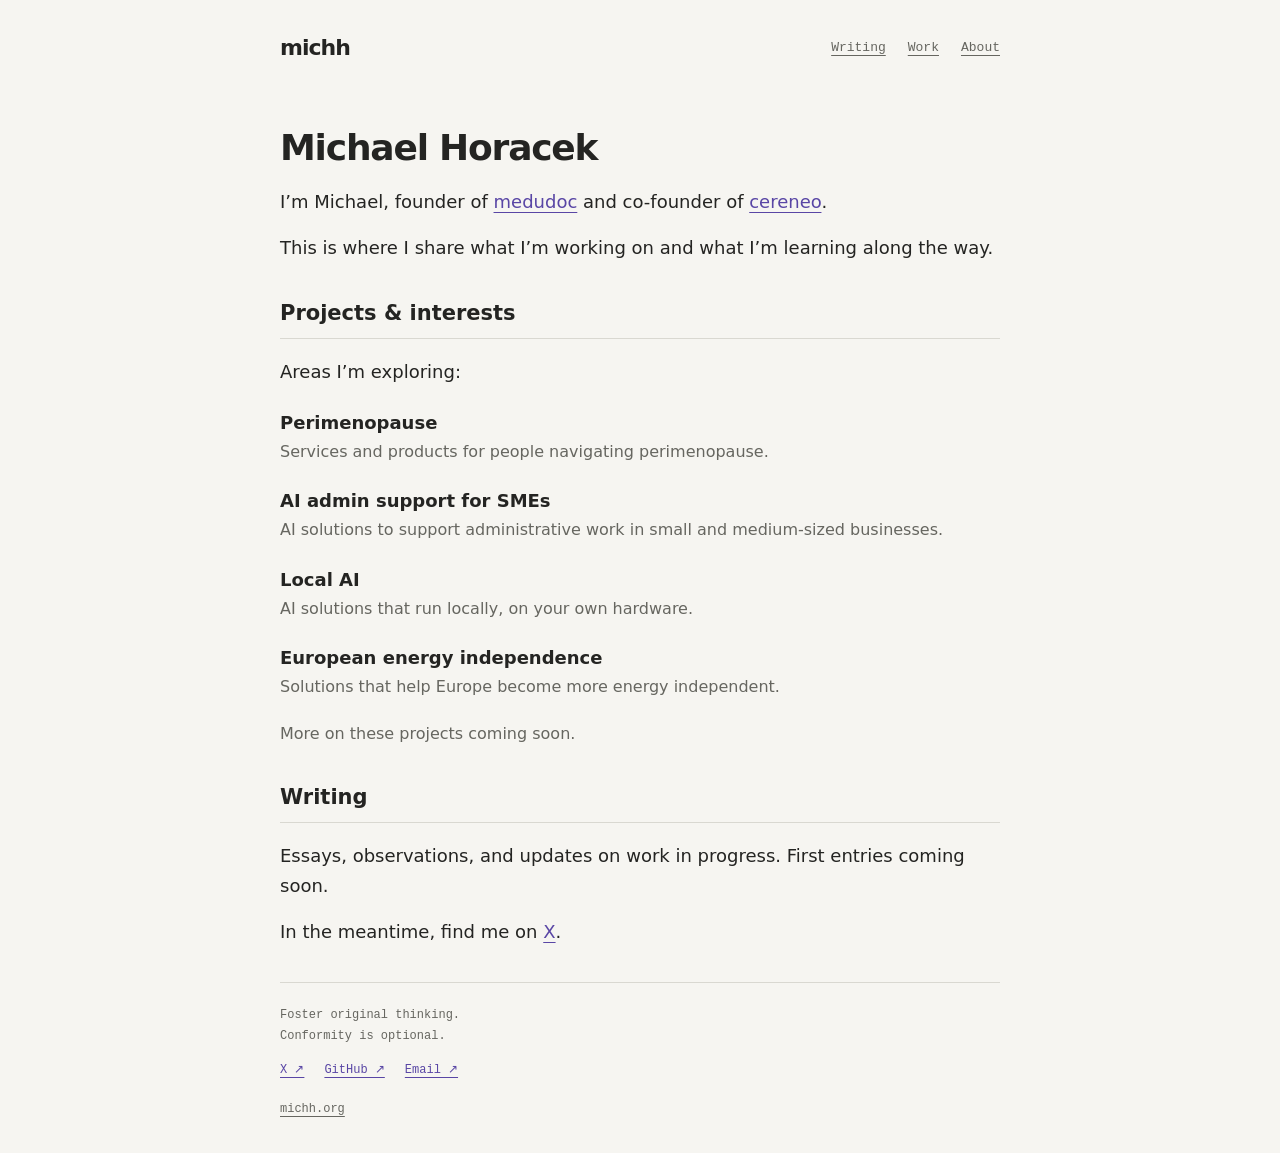
==== index.html @ 279dd496 "Update site with content-first layout and project interests" ====
<!doctype html>
<html lang="en">
<head>
  <meta charset="utf-8">
  <meta name="viewport" content="width=device-width, initial-scale=1">
  <title>Michael Horacek — MICHH</title>
  <meta name="description" content="Michael Horacek. Founder of medudoc and co-founder of cereneo. Work, writing, and independent thinking.">
  <meta property="og:title" content="Michael Horacek — MICHH">
  <meta property="og:description" content="Work, writing, and independent thinking. The personal site of Michael Horacek.">
  <meta property="og:type" content="website">
  <meta property="og:url" content="https://michh.org/">
  <link rel="icon" href="favicon.svg" type="image/svg+xml">
  <link rel="stylesheet" href="styles.css">
</head>
<body>
  <a class="skip-link" href="#main">Skip to content</a>
  <div class="site-shell">
    <header class="site-header">
      <a class="wordmark" href="index.html" aria-label="MICHH home">michh</a>
      <nav aria-label="Main navigation"><a href="thoughts.html">Writing</a><a href="projects.html">Work</a><a href="me.html">About</a></nav>
    </header>
    <main id="main">
      <section class="intro-section" aria-labelledby="intro-title">
        <h1 id="intro-title">Michael Horacek</h1>
        <p>I’m Michael, founder of <a href="https://medudoc.com/en/">medudoc</a> and co-founder of <a href="https://cereneo.ch/en/">cereneo</a>.</p>
        <p>This is where I share what I’m working on and what I’m learning along the way.</p>
      </section>
      <section class="content-section" aria-labelledby="projects-title">
        <h2 id="projects-title">Projects &amp; interests</h2>
        <p>Areas I’m exploring:</p>
        <ul class="project-list">
          <li><h3>Perimenopause</h3><p>Services and products for people navigating perimenopause.</p></li>
          <li><h3>AI admin support for SMEs</h3><p>AI solutions to support administrative work in small and medium-sized businesses.</p></li>
          <li><h3>Local AI</h3><p>AI solutions that run locally, on your own hardware.</p></li>
          <li><h3>European energy independence</h3><p>Solutions that help Europe become more energy independent.</p></li>
        </ul>
        <p class="section-note">More on these projects coming soon.</p>
      </section>
      <section class="content-section" aria-labelledby="writing-title">
        <h2 id="writing-title">Writing</h2>
        <p>Essays, observations, and updates on work in progress. First entries coming soon.</p>
        <p>In the meantime, find me on <a href="https://x.com/elysianfields">X</a>.</p>
      </section>
    </main>
    <footer class="site-footer"><p>Foster original thinking.<br><span>Conformity is optional.</span></p><div class="footer-links"><a href="https://x.com/elysianfields">X ↗</a><a href="https://github.com/elholg25-hub">GitHub ↗</a><a href="mailto:m.horacek@hey.com">Email ↗</a></div><a class="footer-mark" href="index.html">michh.org</a></footer>
  </div>
</body>
</html>
---- styles.css ----
:root {
  --paper: #f6f5f1;
  --ink: #242422;
  --accent: #5946a5;
  --muted: #666660;
  --rule: #d9d8d1;
  --sans: system-ui, -apple-system, BlinkMacSystemFont, "Segoe UI", sans-serif;
  --mono: ui-monospace, "Cascadia Code", "Liberation Mono", monospace;
}
* { box-sizing: border-box; }
html { background: var(--paper); color: var(--ink); }
body { margin: 0; font: 18px/1.65 var(--sans); -webkit-font-smoothing: antialiased; }
::selection { background: var(--accent); color: var(--paper); }
a { color: var(--accent); text-underline-offset: 4px; text-decoration-thickness: 1px; }
a:hover { text-decoration-thickness: 2px; }
a:focus-visible { outline: 2px solid var(--accent); outline-offset: 5px; }
p, h1, h2, h3 { margin: 0; }
p + p { margin-top: 16px; }
h1 { font-size: 36px; line-height: 1.2; letter-spacing: -1.2px; font-weight: 650; }
h2 { font-size: 21px; line-height: 1.4; font-weight: 650; }
h3 { font-size: 18px; line-height: 1.5; font-weight: 600; }
.site-shell { max-width: 776px; padding: 0 28px; margin: auto; }
.site-header { padding: 30px 0; display: flex; align-items: center; justify-content: space-between; gap: 20px; flex-wrap: wrap; }
.wordmark { color: var(--ink); font-size: 22px; font-weight: 700; letter-spacing: -1px; text-decoration: none; }
nav { display: flex; flex-wrap: wrap; gap: 22px; font: 13px/1.6 var(--mono); }
nav a { color: var(--muted); }
nav a[aria-current="page"] { color: var(--accent); text-decoration-thickness: 2px; }
.intro-section, .page-heading { padding: 30px 0 36px; }
.intro-section h1, .page-heading h1 { margin-bottom: 18px; }
.content-section { margin-bottom: 36px; }
.content-section > h2 { border-bottom: 1px solid var(--rule); padding-bottom: 10px; margin-bottom: 18px; }
.project-list { list-style: none; padding: 0; margin: 22px 0 0; }
.project-list li + li { margin-top: 22px; }
.project-list p { color: var(--muted); font-size: 16px; margin-top: 3px; }
.muted, .section-note { color: var(--muted); font-size: 16px; }
.section-note { margin-top: 20px; }
.background-list { padding-left: 22px; margin: 16px 0 0; }
.background-list li + li { margin-top: 8px; }
.page-content { padding-bottom: 36px; }
.page-content h2 { margin-bottom: 14px; }
.text-link { display: inline-block; margin-top: 18px; }
.site-footer { border-top: 1px solid var(--rule); padding: 22px 0 34px; font: 12px/1.7 var(--mono); color: var(--muted); }
.footer-links { display: flex; flex-wrap: wrap; gap: 20px; margin-top: 14px; }
.footer-mark { display: inline-block; color: var(--muted); margin-top: 18px; }
.skip-link { position: fixed; top: 12px; left: 12px; transform: translateY(-200%); background: var(--ink); color: var(--paper); padding: 8px 16px; z-index: 10; }
.skip-link:focus { transform: translateY(0); }
@media (max-width: 480px) {
  .site-shell { padding: 0 22px; }
  .site-header { padding: 24px 0; gap: 16px; }
  nav { gap: 16px; }
  h1 { font-size: 32px; }
  .intro-section, .page-heading { padding-top: 20px; }
}
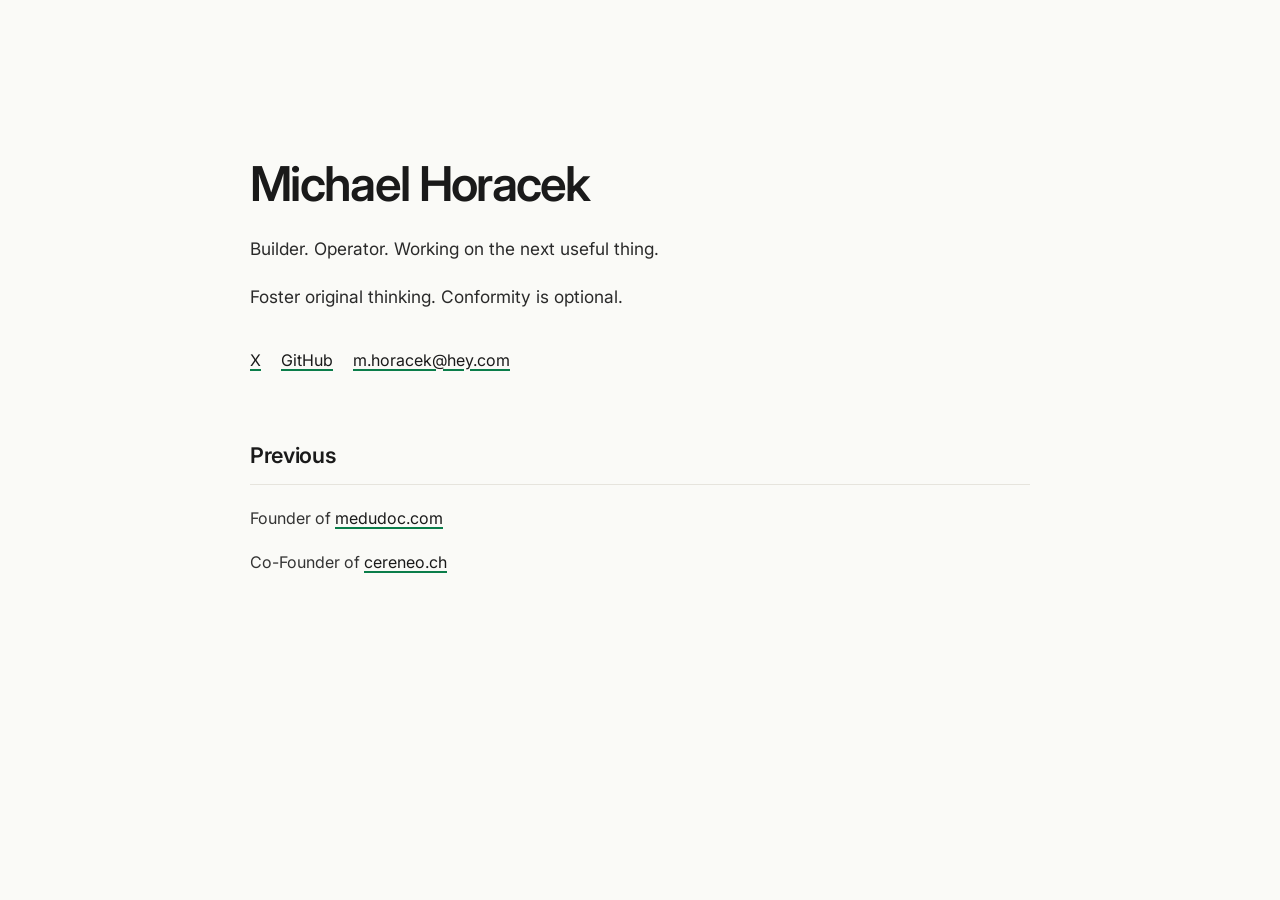
==== commit 9b41c841: "Revert "Update site with content-first layout and project interests" This reverts commit 279dd496f60" ====
--- a/index.html
+++ b/index.html
@@ -1,48 +1,94 @@
 <!doctype html>
 <html lang="en">
-<head>
-  <meta charset="utf-8">
-  <meta name="viewport" content="width=device-width, initial-scale=1">
-  <title>Michael Horacek — MICHH</title>
-  <meta name="description" content="Michael Horacek. Founder of medudoc and co-founder of cereneo. Work, writing, and independent thinking.">
-  <meta property="og:title" content="Michael Horacek — MICHH">
-  <meta property="og:description" content="Work, writing, and independent thinking. The personal site of Michael Horacek.">
-  <meta property="og:type" content="website">
-  <meta property="og:url" content="https://michh.org/">
-  <link rel="icon" href="favicon.svg" type="image/svg+xml">
-  <link rel="stylesheet" href="styles.css">
-</head>
-<body>
-  <a class="skip-link" href="#main">Skip to content</a>
-  <div class="site-shell">
-    <header class="site-header">
-      <a class="wordmark" href="index.html" aria-label="MICHH home">michh</a>
-      <nav aria-label="Main navigation"><a href="thoughts.html">Writing</a><a href="projects.html">Work</a><a href="me.html">About</a></nav>
-    </header>
-    <main id="main">
-      <section class="intro-section" aria-labelledby="intro-title">
-        <h1 id="intro-title">Michael Horacek</h1>
-        <p>I’m Michael, founder of <a href="https://medudoc.com/en/">medudoc</a> and co-founder of <a href="https://cereneo.ch/en/">cereneo</a>.</p>
-        <p>This is where I share what I’m working on and what I’m learning along the way.</p>
-      </section>
-      <section class="content-section" aria-labelledby="projects-title">
-        <h2 id="projects-title">Projects &amp; interests</h2>
-        <p>Areas I’m exploring:</p>
-        <ul class="project-list">
-          <li><h3>Perimenopause</h3><p>Services and products for people navigating perimenopause.</p></li>
-          <li><h3>AI admin support for SMEs</h3><p>AI solutions to support administrative work in small and medium-sized businesses.</p></li>
-          <li><h3>Local AI</h3><p>AI solutions that run locally, on your own hardware.</p></li>
-          <li><h3>European energy independence</h3><p>Solutions that help Europe become more energy independent.</p></li>
-        </ul>
-        <p class="section-note">More on these projects coming soon.</p>
-      </section>
-      <section class="content-section" aria-labelledby="writing-title">
-        <h2 id="writing-title">Writing</h2>
-        <p>Essays, observations, and updates on work in progress. First entries coming soon.</p>
-        <p>In the meantime, find me on <a href="https://x.com/elysianfields">X</a>.</p>
-      </section>
+  <head>
+    <meta charset="utf-8">
+    <meta name="viewport" content="width=device-width, initial-scale=1">
+    <title>Michael Horacek</title>
+    <link rel="preconnect" href="https://fonts.googleapis.com">
+    <link rel="preconnect" href="https://fonts.gstatic.com" crossorigin>
+    <link href="https://fonts.googleapis.com/css2?family=Inter:wght@400;500;600&display=swap" rel="stylesheet">
+    <style>
+      :root {
+        --fg: #1a1a1a;
+        --muted: #6b6b6b;
+        --bg: #fafaf7;
+        --accent: #0a7d4a;
+        --rule: #e6e4dd;
+      }
+      * { box-sizing: border-box; }
+      html, body {
+        margin: 0;
+        background: var(--bg);
+        color: var(--fg);
+        font-family: Inter, Geist, -apple-system, BlinkMacSystemFont, "Segoe UI", system-ui, sans-serif;
+        font-size: 16px;
+        line-height: 1.65;
+        -webkit-font-smoothing: antialiased;
+      }
+      main { padding: 160px 32px 140px; }
+      .content { max-width: 780px; margin: 0 auto; }
+      @media (max-width: 640px) {
+        main { padding: 96px 22px; }
+      }
+      h1 {
+        font-size: 3rem;
+        letter-spacing: -0.035em;
+        line-height: 1.02;
+        font-weight: 600;
+        margin: 0 0 0.55em;
+      }
+      h2 {
+        font-size: 1.35rem;
+        font-weight: 600;
+        letter-spacing: -0.015em;
+        margin: 3em 0 0.9em;
+        padding-bottom: 0.5em;
+        border-bottom: 1px solid var(--rule);
+      }
+      p {
+        margin: 0 0 1.1em;
+        color: #333;
+        max-width: 65ch;
+      }
+      .intro p {
+        font-size: 1.08rem;
+        color: #2a2a2a;
+      }
+      a {
+        color: var(--fg);
+        text-decoration: underline;
+        text-decoration-color: var(--accent);
+        text-decoration-thickness: 1.5px;
+        text-underline-offset: 3px;
+      }
+      a:hover { color: var(--accent); }
+      .links {
+        display: flex;
+        flex-wrap: wrap;
+        gap: 0.9rem 1.25rem;
+        margin: 2.2em 0 0;
+      }
+      .links p { margin: 0; }
+    </style>
+  </head>
+  <body>
+    <main>
+      <div class="content">
+        <h1>Michael Horacek</h1>
+        <div class="intro">
+          <p>Builder. Operator. Working on the next useful thing.</p>
+          <p>Foster original thinking. Conformity is optional.</p>
+        </div>
+        <div class="links">
+          <p><a href="https://x.com/elysianfields">X</a></p>
+          <p><a href="https://github.com/elholg25-hub">GitHub</a></p>
+          <p><a href="mailto:m.horacek@hey.com">m.horacek@hey.com</a></p>
+        </div>
+
+        <h2>Previous</h2>
+        <p>Founder of <a href="https://medudoc.com/en/">medudoc.com</a></p>
+        <p>Co-Founder of <a href="https://cereneo.ch/en/">cereneo.ch</a></p>
+      </div>
     </main>
-    <footer class="site-footer"><p>Foster original thinking.<br><span>Conformity is optional.</span></p><div class="footer-links"><a href="https://x.com/elysianfields">X ↗</a><a href="https://github.com/elholg25-hub">GitHub ↗</a><a href="mailto:m.horacek@hey.com">Email ↗</a></div><a class="footer-mark" href="index.html">michh.org</a></footer>
-  </div>
-</body>
+  </body>
 </html>
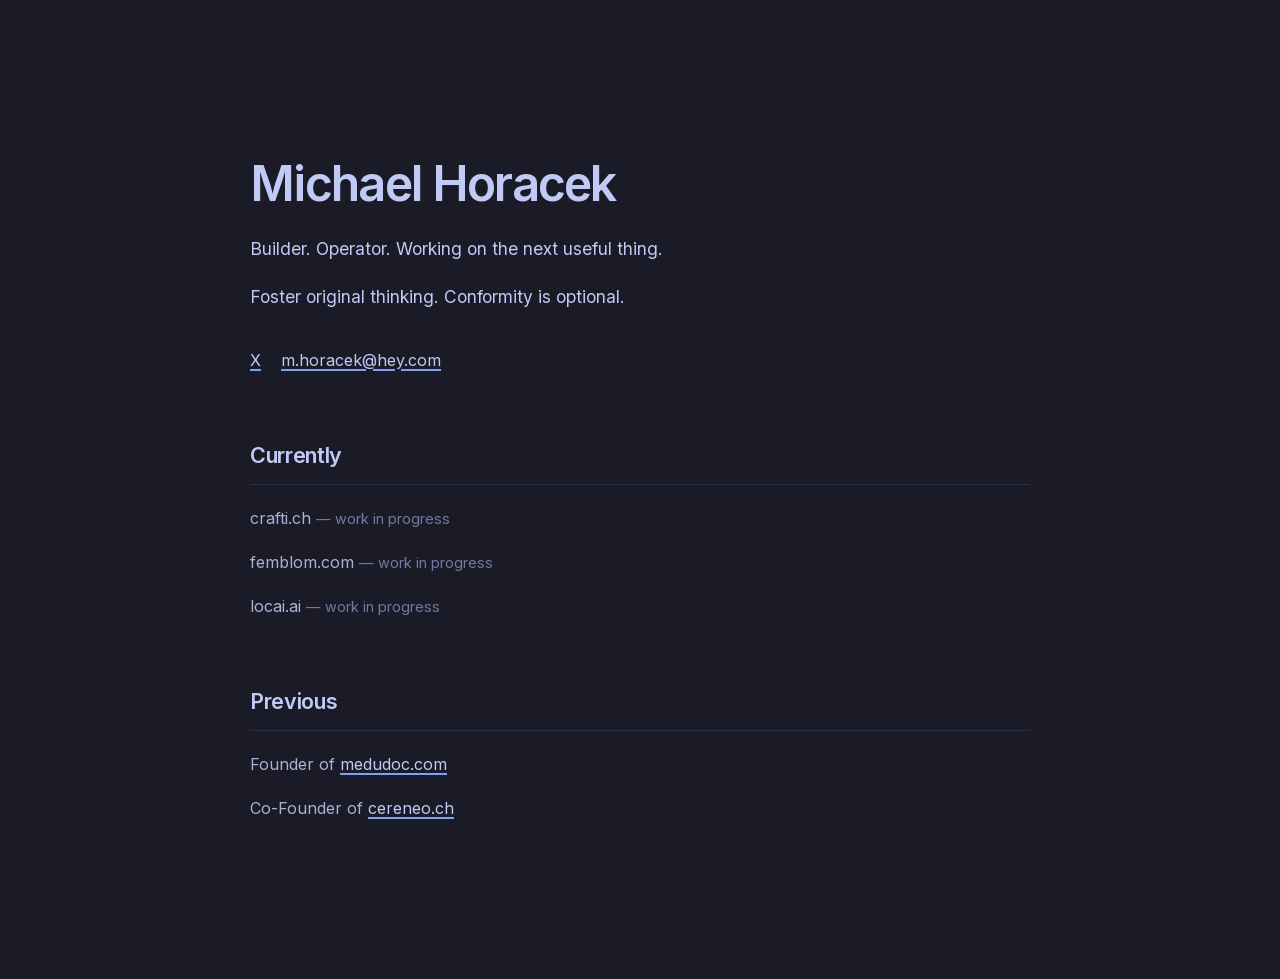
==== commit bff70974: "Tokyo Night theme, Currently section, SEO and asset fixes - Switch homepage to Tokyo Night palette -" ====
--- a/index.html
+++ b/index.html
@@ -4,23 +4,46 @@
     <meta charset="utf-8">
     <meta name="viewport" content="width=device-width, initial-scale=1">
     <title>Michael Horacek</title>
-    <link rel="preconnect" href="https://fonts.googleapis.com">
-    <link rel="preconnect" href="https://fonts.gstatic.com" crossorigin>
-    <link href="https://fonts.googleapis.com/css2?family=Inter:wght@400;500;600&display=swap" rel="stylesheet">
+    <meta name="description" content="Michael Horacek, builder and operator. Founder of medudoc.com, co-founder of cereneo.ch.">
+    <link rel="canonical" href="https://michh.org/">
+    <link rel="icon" href="/favicon.svg" type="image/svg+xml">
+    <link rel="icon" href="/favicon.ico" sizes="32x32">
+    <link rel="apple-touch-icon" href="/apple-touch-icon.png">
+    <meta name="theme-color" content="#1a1b26">
+    <meta property="og:type" content="website">
+    <meta property="og:url" content="https://michh.org/">
+    <meta property="og:title" content="Michael Horacek">
+    <meta property="og:description" content="Michael Horacek, builder and operator. Founder of medudoc.com, co-founder of cereneo.ch.">
+    <meta property="og:image" content="https://michh.org/og.png">
+    <meta property="og:image:width" content="1200">
+    <meta property="og:image:height" content="630">
+    <meta name="twitter:card" content="summary_large_image">
+    <meta name="twitter:site" content="@elysianfields">
+    <link rel="preload" href="/fonts/inter-latin.woff2" as="font" type="font/woff2" crossorigin>
     <style>
+      @font-face {
+        font-family: Inter;
+        src: url(/fonts/inter-latin.woff2) format("woff2");
+        font-weight: 400 600;
+        font-style: normal;
+        font-display: swap;
+      }
       :root {
-        --fg: #1a1a1a;
-        --muted: #6b6b6b;
-        --bg: #fafaf7;
-        --accent: #0a7d4a;
-        --rule: #e6e4dd;
+        --fg: #c0caf5;
+        --text: #a9b1d6;
+        --bg: #1a1b26;
+        --accent: #9ece6a;
+        --link: #7aa2f7;
+        --rule: #292e42;
+        --muted: #737aa2;
+        color-scheme: dark;
       }
       * { box-sizing: border-box; }
       html, body {
         margin: 0;
         background: var(--bg);
         color: var(--fg);
-        font-family: Inter, Geist, -apple-system, BlinkMacSystemFont, "Segoe UI", system-ui, sans-serif;
+        font-family: Inter, -apple-system, BlinkMacSystemFont, "Segoe UI", system-ui, sans-serif;
         font-size: 16px;
         line-height: 1.65;
         -webkit-font-smoothing: antialiased;
@@ -47,28 +70,30 @@
       }
       p {
         margin: 0 0 1.1em;
-        color: #333;
+        color: var(--text);
         max-width: 65ch;
       }
       .intro p {
         font-size: 1.08rem;
-        color: #2a2a2a;
+        color: var(--fg);
       }
       a {
         color: var(--fg);
         text-decoration: underline;
-        text-decoration-color: var(--accent);
+        text-decoration-color: var(--link);
         text-decoration-thickness: 1.5px;
         text-underline-offset: 3px;
       }
       a:hover { color: var(--accent); }
-      .links {
+      .links ul {
         display: flex;
         flex-wrap: wrap;
         gap: 0.9rem 1.25rem;
         margin: 2.2em 0 0;
+        padding: 0;
+        list-style: none;
       }
-      .links p { margin: 0; }
+      .wip { color: var(--muted); font-size: 0.9em; }
     </style>
   </head>
   <body>
@@ -79,11 +104,17 @@
           <p>Builder. Operator. Working on the next useful thing.</p>
           <p>Foster original thinking. Conformity is optional.</p>
         </div>
-        <div class="links">
-          <p><a href="https://x.com/elysianfields">X</a></p>
-          <p><a href="https://github.com/elholg25-hub">GitHub</a></p>
-          <p><a href="mailto:m.horacek@hey.com">m.horacek@hey.com</a></p>
-        </div>
+        <nav class="links" aria-label="Contact">
+          <ul>
+            <li><a href="https://x.com/elysianfields" rel="me">X</a></li>
+            <li><a href="mailto:m.horacek@hey.com">m.horacek@hey.com</a></li>
+          </ul>
+        </nav>
+
+        <h2>Currently</h2>
+        <p>crafti.ch <span class="wip">— work in progress</span></p>
+        <p>femblom.com <span class="wip">— work in progress</span></p>
+        <p>locai.ai <span class="wip">— work in progress</span></p>
 
         <h2>Previous</h2>
         <p>Founder of <a href="https://medudoc.com/en/">medudoc.com</a></p>
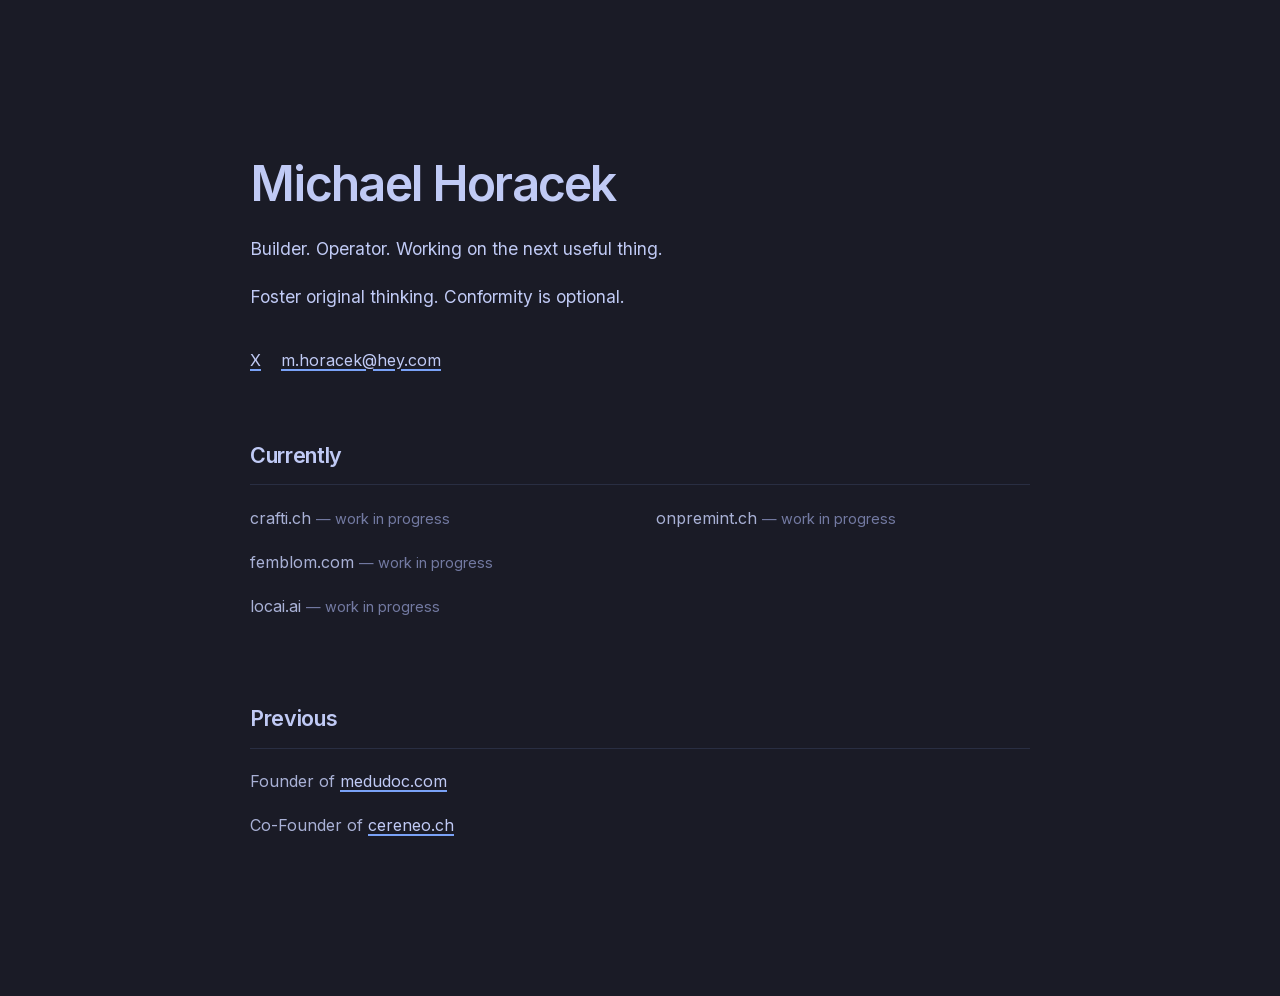
==== commit 524aa088: "Add onpremint.ch in second column of Currently section Co-Authored-By: Claude Opus 5.5 <noreply@anth" ====
--- a/index.html
+++ b/index.html
@@ -94,6 +94,14 @@
         list-style: none;
       }
       .wip { color: var(--muted); font-size: 0.9em; }
+      .cols {
+        display: grid;
+        grid-template-columns: 1fr 1fr;
+        gap: 0 2rem;
+      }
+      @media (max-width: 640px) {
+        .cols { grid-template-columns: 1fr; }
+      }
     </style>
   </head>
   <body>
@@ -107,19 +115,35 @@
         <nav class="links" aria-label="Contact">
           <ul>
             <li><a href="https://x.com/elysianfields" rel="me">X</a></li>
-            <li><a href="mailto:m.horacek@hey.com">m.horacek@hey.com</a></li>
+            <li><a id="email" data-u="kecaroh.m" data-d="moc.yeh">m.horacek [at] hey [dot] com</a></li>
           </ul>
         </nav>
 
         <h2>Currently</h2>
-        <p>crafti.ch <span class="wip">— work in progress</span></p>
-        <p>femblom.com <span class="wip">— work in progress</span></p>
-        <p>locai.ai <span class="wip">— work in progress</span></p>
+        <div class="cols">
+          <div>
+            <p>crafti.ch <span class="wip">— work in progress</span></p>
+            <p>femblom.com <span class="wip">— work in progress</span></p>
+            <p>locai.ai <span class="wip">— work in progress</span></p>
+          </div>
+          <div>
+            <p>onpremint.ch <span class="wip">— work in progress</span></p>
+          </div>
+        </div>
 
         <h2>Previous</h2>
         <p>Founder of <a href="https://medudoc.com/en/">medudoc.com</a></p>
         <p>Co-Founder of <a href="https://cereneo.ch/en/">cereneo.ch</a></p>
       </div>
     </main>
+    <script>
+      (function () {
+        var el = document.getElementById("email");
+        var r = function (s) { return s.split("").reverse().join(""); };
+        var addr = r(el.dataset.u) + "\u0040" + r(el.dataset.d);
+        el.href = "mai" + "lto:" + addr;
+        el.textContent = addr;
+      })();
+    </script>
   </body>
 </html>
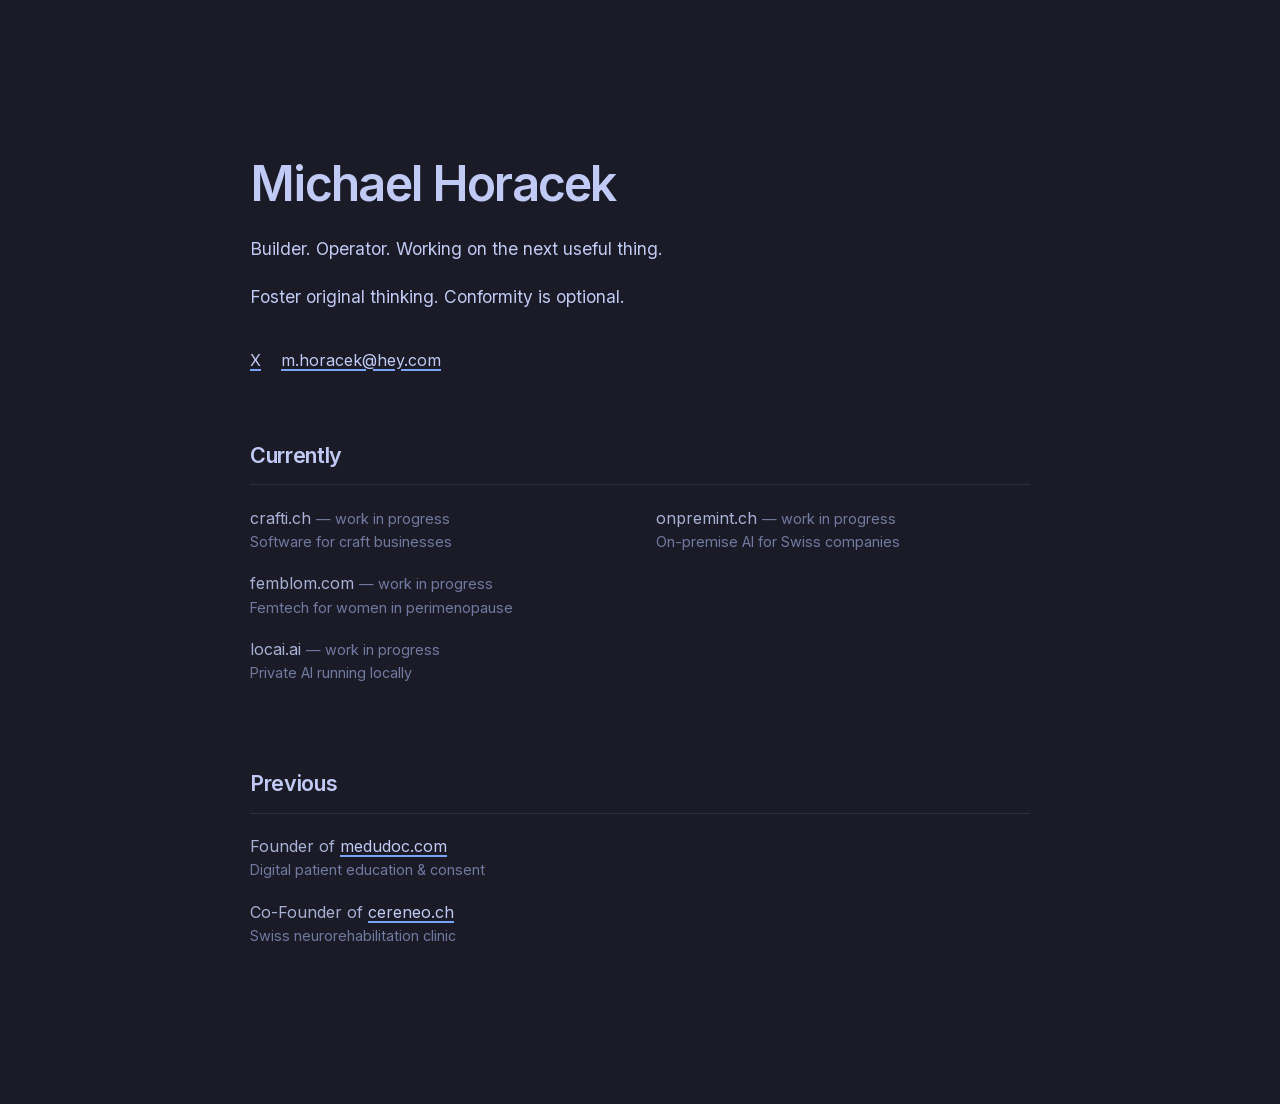
==== commit e2f89bdf: "Add short descriptions to current and previous projects Co-Authored-By: Claude Opus 5.5 <noreply@ant" ====
--- a/index.html
+++ b/index.html
@@ -94,6 +94,7 @@
         list-style: none;
       }
       .wip { color: var(--muted); font-size: 0.9em; }
+      .desc { display: block; color: var(--muted); font-size: 0.9em; line-height: 1.5; }
       .cols {
         display: grid;
         grid-template-columns: 1fr 1fr;
@@ -122,18 +123,18 @@
         <h2>Currently</h2>
         <div class="cols">
           <div>
-            <p>crafti.ch <span class="wip">— work in progress</span></p>
-            <p>femblom.com <span class="wip">— work in progress</span></p>
-            <p>locai.ai <span class="wip">— work in progress</span></p>
+            <p>crafti.ch <span class="wip">— work in progress</span><span class="desc">Software for craft businesses</span></p>
+            <p>femblom.com <span class="wip">— work in progress</span><span class="desc">Femtech for women in perimenopause</span></p>
+            <p>locai.ai <span class="wip">— work in progress</span><span class="desc">Private AI running locally</span></p>
           </div>
           <div>
-            <p>onpremint.ch <span class="wip">— work in progress</span></p>
+            <p>onpremint.ch <span class="wip">— work in progress</span><span class="desc">On-premise AI for Swiss companies</span></p>
           </div>
         </div>
 
         <h2>Previous</h2>
-        <p>Founder of <a href="https://medudoc.com/en/">medudoc.com</a></p>
-        <p>Co-Founder of <a href="https://cereneo.ch/en/">cereneo.ch</a></p>
+        <p>Founder of <a href="https://medudoc.com/en/">medudoc.com</a><span class="desc">Digital patient education &amp; consent</span></p>
+        <p>Co-Founder of <a href="https://cereneo.ch/en/">cereneo.ch</a><span class="desc">Swiss neurorehabilitation clinic</span></p>
       </div>
     </main>
     <script>
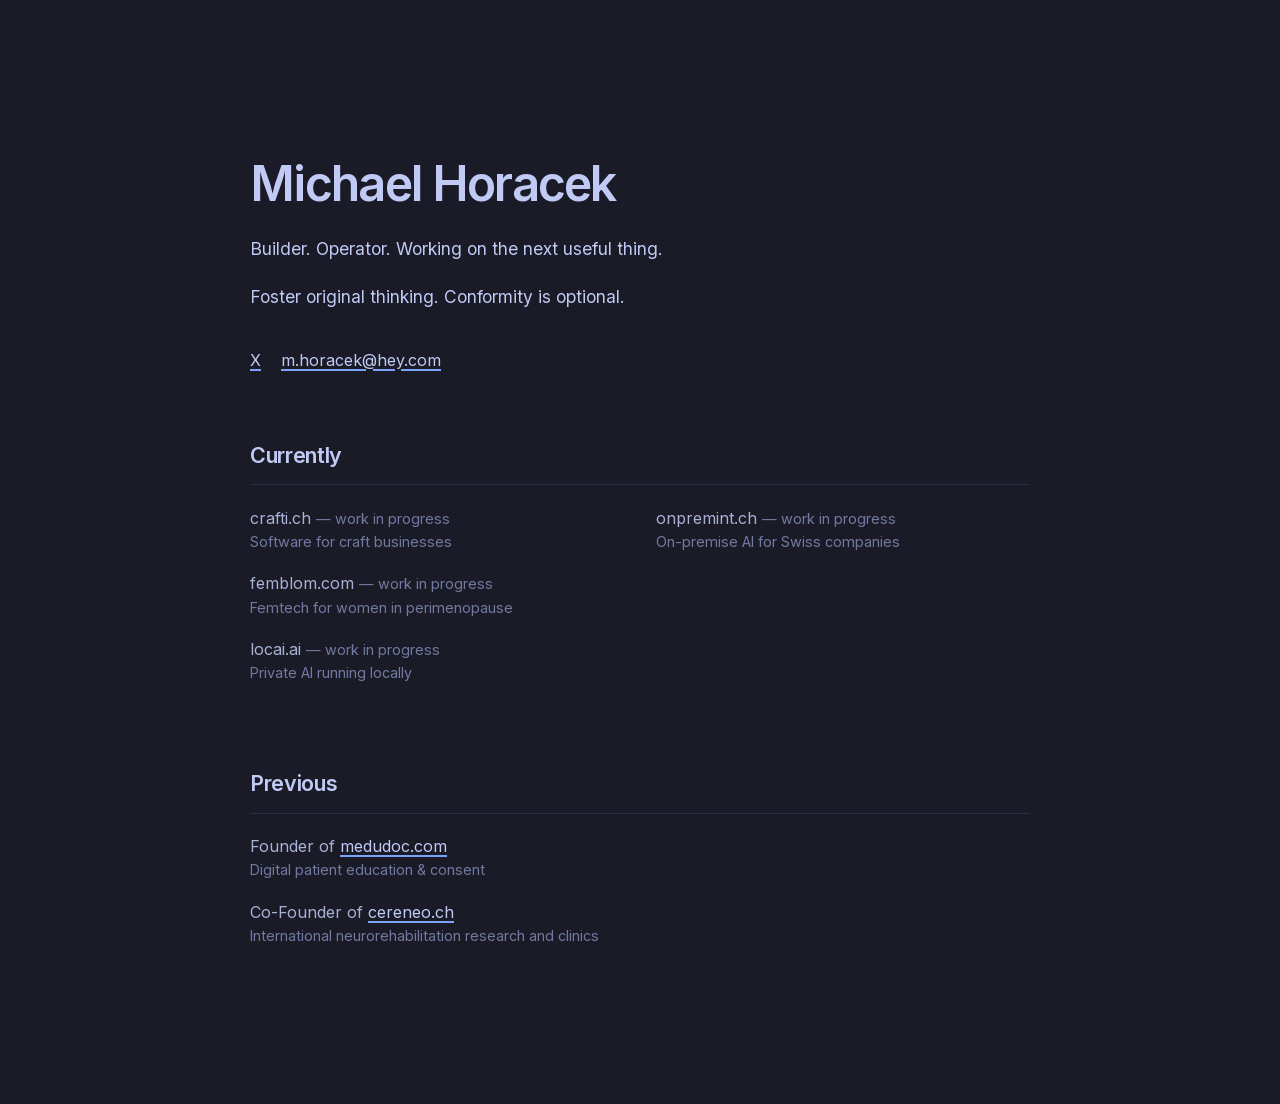
==== commit cba4130f: "Update cereneo description Co-Authored-By: Claude Opus 5.5 <noreply@anthropic.com>" ====
--- a/index.html
+++ b/index.html
@@ -134,7 +134,7 @@
 
         <h2>Previous</h2>
         <p>Founder of <a href="https://medudoc.com/en/">medudoc.com</a><span class="desc">Digital patient education &amp; consent</span></p>
-        <p>Co-Founder of <a href="https://cereneo.ch/en/">cereneo.ch</a><span class="desc">Swiss neurorehabilitation clinic</span></p>
+        <p>Co-Founder of <a href="https://cereneo.ch/en/">cereneo.ch</a><span class="desc">International neurorehabilitation research and clinics</span></p>
       </div>
     </main>
     <script>
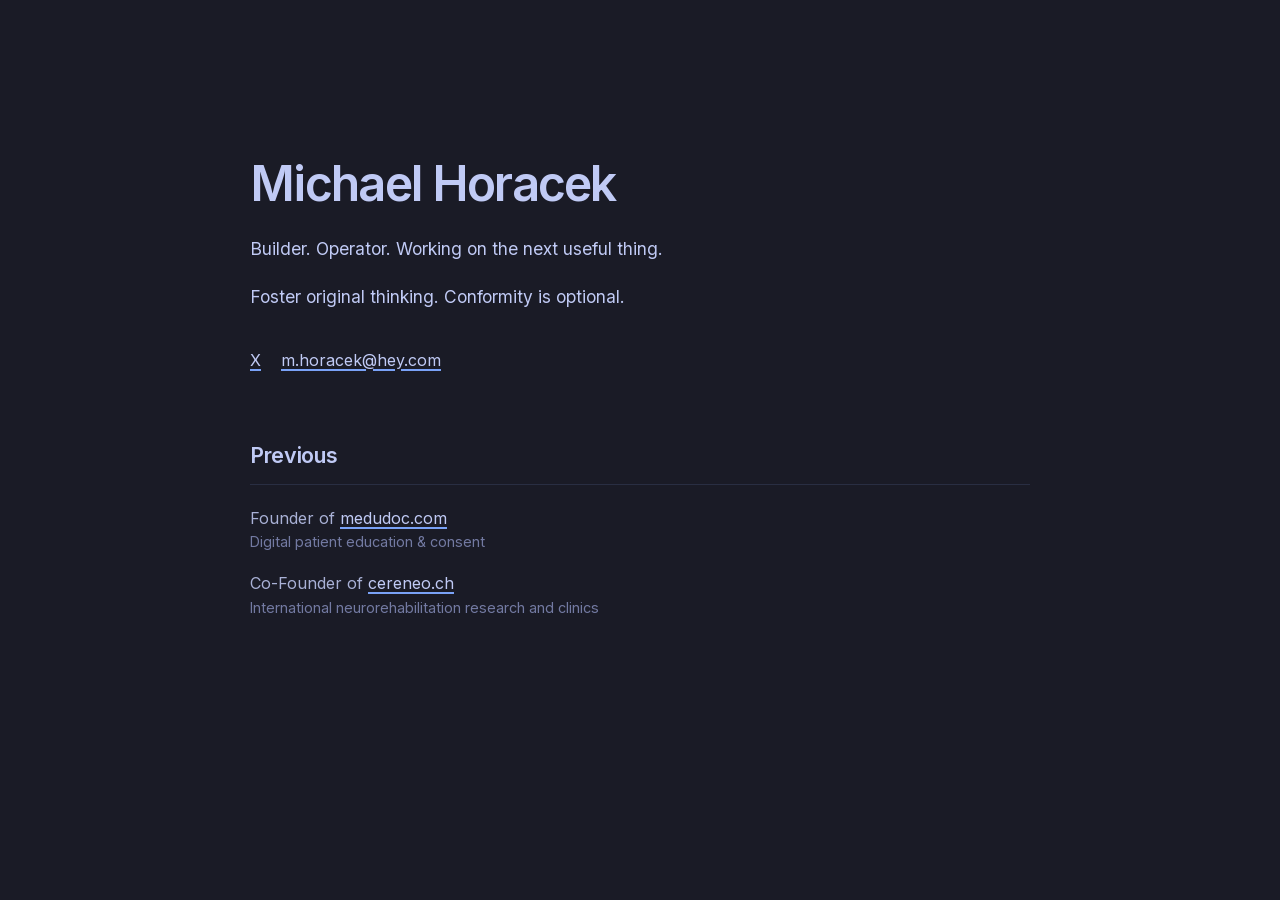
==== commit 0c654cf5: "Remove current projects from homepage" ====
--- a/index.html
+++ b/index.html
@@ -93,16 +93,7 @@
         padding: 0;
         list-style: none;
       }
-      .wip { color: var(--muted); font-size: 0.9em; }
       .desc { display: block; color: var(--muted); font-size: 0.9em; line-height: 1.5; }
-      .cols {
-        display: grid;
-        grid-template-columns: 1fr 1fr;
-        gap: 0 2rem;
-      }
-      @media (max-width: 640px) {
-        .cols { grid-template-columns: 1fr; }
-      }
     </style>
   </head>
   <body>
@@ -120,18 +111,6 @@
           </ul>
         </nav>
 
-        <h2>Currently</h2>
-        <div class="cols">
-          <div>
-            <p>crafti.ch <span class="wip">— work in progress</span><span class="desc">Software for craft businesses</span></p>
-            <p>femblom.com <span class="wip">— work in progress</span><span class="desc">Femtech for women in perimenopause</span></p>
-            <p>locai.ai <span class="wip">— work in progress</span><span class="desc">Private AI running locally</span></p>
-          </div>
-          <div>
-            <p>onpremint.ch <span class="wip">— work in progress</span><span class="desc">On-premise AI for Swiss companies</span></p>
-          </div>
-        </div>
-
         <h2>Previous</h2>
         <p>Founder of <a href="https://medudoc.com/en/">medudoc.com</a><span class="desc">Digital patient education &amp; consent</span></p>
         <p>Co-Founder of <a href="https://cereneo.ch/en/">cereneo.ch</a><span class="desc">International neurorehabilitation research and clinics</span></p>
